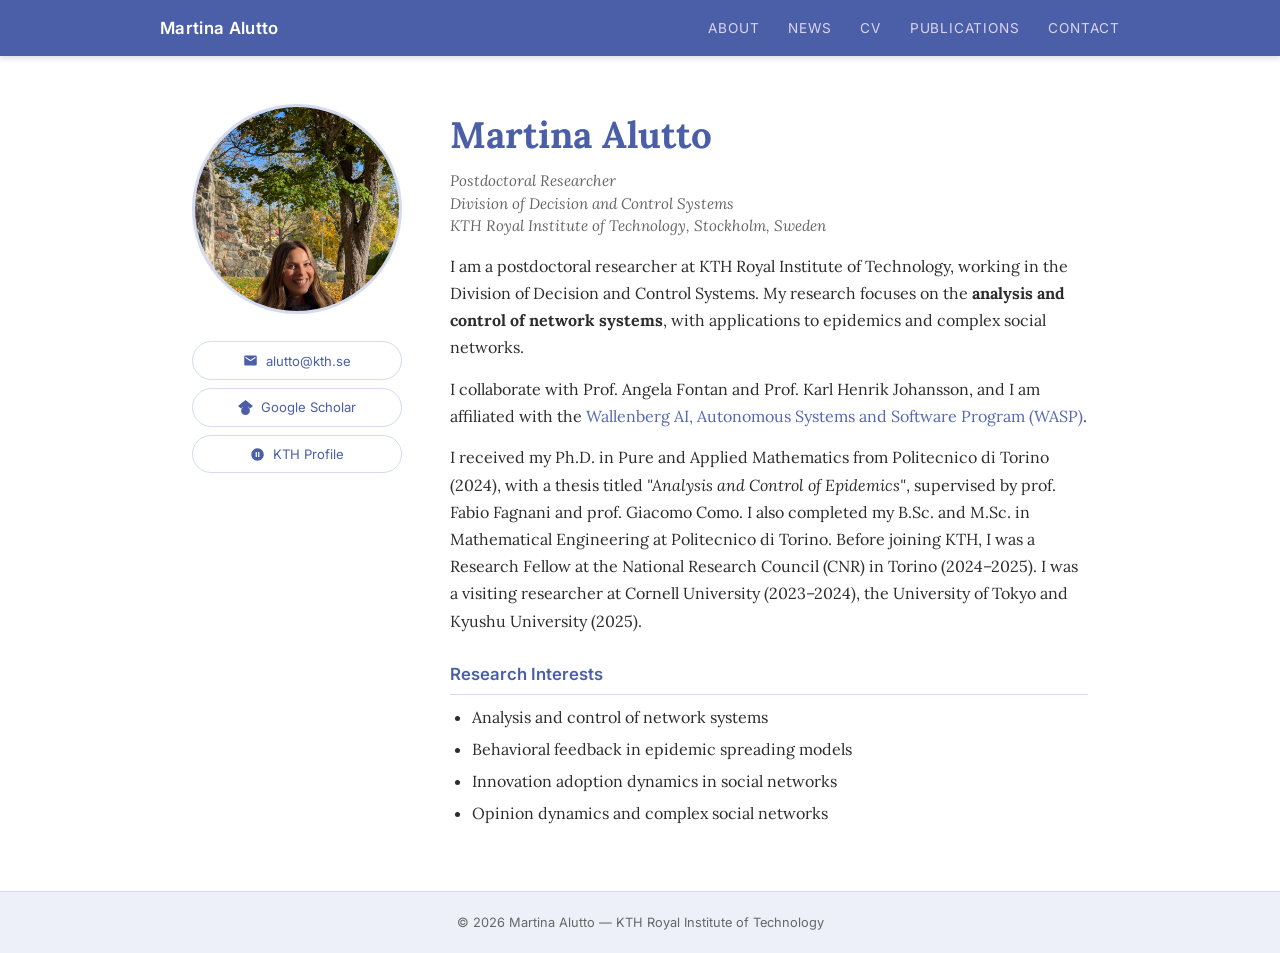
==== index.html @ 85a5a776 "New photo, softer color, larger name, thesis at bottom, news emojis" ====
<!DOCTYPE html>
<html lang="en">
<head>
  <meta charset="UTF-8" />
  <meta name="viewport" content="width=device-width, initial-scale=1.0" />
  <title>Martina Alutto</title>
  <link rel="stylesheet" href="style.css" />
</head>
<body>

  <header>
    <nav>
      <span class="nav-name">Martina Alutto</span>
      <ul>
        <li><a href="index.html">About</a></li>
        <li><a href="news.html">News</a></li>
        <li><a href="cv.html">CV</a></li>
        <li><a href="publications.html">Publications</a></li>
        <li><a href="contact.html">Contact</a></li>
      </ul>
    </nav>
  </header>

  <main class="about-layout">
    <div class="about-photo">
      <!-- Replace photo.jpg with your actual photo filename -->
      <img src="PXL_20251019_112454148_Original.jpg" alt="Martina Alutto" />
      <div class="about-links">
        <a href="mailto:alutto@kth.se">
          <svg viewBox="0 0 24 24" xmlns="http://www.w3.org/2000/svg"><path d="M20 4H4c-1.1 0-2 .9-2 2v12c0 1.1.9 2 2 2h16c1.1 0 2-.9 2-2V6c0-1.1-.9-2-2-2zm0 4-8 5-8-5V6l8 5 8-5v2z"/></svg>
          alutto@kth.se
        </a>
        <a href="https://scholar.google.com/citations?user=cr7ZGRMAAAAJ" target="_blank">
          <svg viewBox="0 0 24 24" xmlns="http://www.w3.org/2000/svg"><path d="M12 24a7 7 0 1 1 0-14 7 7 0 0 1 0 14zm0-24L0 9.5l4.838 3.94A8 8 0 0 1 12 10a8 8 0 0 1 7.162 3.44L24 9.5z"/></svg>
          Google Scholar
        </a>
        <a href="https://www.kth.se/profile/alutto" target="_blank">
          <svg viewBox="0 0 24 24" xmlns="http://www.w3.org/2000/svg"><path d="M12 2C6.48 2 2 6.48 2 12s4.48 10 10 10 10-4.48 10-10S17.52 2 12 2zm-1 14H9V8h2v8zm4 0h-2V8h2v8z"/></svg>
          KTH Profile
        </a>
      </div>
    </div>

    <div class="about-text">
      <h1>Martina Alutto</h1>
      <p class="about-position">Postdoctoral Researcher<br>
        Division of Decision and Control Systems<br>
        KTH Royal Institute of Technology, Stockholm, Sweden
      </p>

      <p>
        I am a postdoctoral researcher at KTH Royal Institute of Technology, working in the
        Division of Decision and Control Systems. My research focuses on the
        <strong>analysis and control of network systems</strong>, with applications to
        epidemics and complex social networks.
      </p>
      <p>
        I collaborate with Prof. Angela Fontan and Prof. Karl Henrik Johansson, and I am
        affiliated with the <a href="https://wasp-sweden.org" target="_blank">Wallenberg AI,
        Autonomous Systems and Software Program (WASP)</a>.
      </p>
      <p>
        I received my Ph.D. in Pure and Applied Mathematics from Politecnico di Torino (2024),
        with a thesis titled <em>"Analysis and Control of Epidemics"</em>, supervised by
        prof. Fabio Fagnani and prof. Giacomo Como.
        I also completed my B.Sc. and M.Sc. in Mathematical Engineering at Politecnico di Torino.
        Before joining KTH, I was a Research Fellow at the National Research Council (CNR) in Torino (2024–2025).
        I was a visiting researcher at Cornell University (2023–2024), the University of Tokyo and
        Kyushu University (2025).
      </p>

      <h2>Research Interests</h2>
      <ul>
        <li>Analysis and control of network systems</li>
        <li>Behavioral feedback in epidemic spreading models</li>
        <li>Innovation adoption dynamics in social networks</li>
        <li>Opinion dynamics and complex social networks</li>
      </ul>
    </div>
  </main>

  <footer>
    <p>&copy; 2026 Martina Alutto &mdash; KTH Royal Institute of Technology</p>
  </footer>

</body>
</html>
---- style.css ----
/* ── Google Fonts ── */
@import url('https://fonts.googleapis.com/css2?family=Inter:wght@400;500;600&family=Lora:ital,wght@0,400;0,600;1,400&display=swap');

/* ── Reset & base ── */
*, *::before, *::after { box-sizing: border-box; margin: 0; padding: 0; }

:root {
  --purple:       #6e7fc4;
  --purple-dark:  #4a5fa8;
  --purple-light: #edf0f9;
  --purple-mid:   #5568b0;
  --text:         #2c2c2c;
  --muted:        #666;
  --border:       #d4daf0;
  --bg:           #ffffff;
}

body {
  font-family: 'Lora', Georgia, serif;
  color: var(--text);
  background: var(--bg);
  line-height: 1.7;
  min-height: 100vh;
  display: flex;
  flex-direction: column;
}

a { color: var(--purple-mid); text-decoration: none; }
a:hover { text-decoration: underline; }

/* ── Nav ── */
header {
  background: var(--purple-dark);
  padding: 0 2rem;
  position: sticky;
  top: 0;
  z-index: 100;
  box-shadow: 0 2px 6px rgba(0,0,0,0.15);
}

nav {
  max-width: 960px;
  margin: 0 auto;
  display: flex;
  align-items: center;
  justify-content: space-between;
  height: 56px;
}

.nav-name {
  color: #fff;
  font-size: 1.05rem;
  font-weight: 600;
  font-family: 'Inter', sans-serif;
  letter-spacing: 0.02em;
}

nav ul {
  list-style: none;
  display: flex;
  gap: 1.8rem;
}

nav ul a {
  color: #ddd5ef;
  font-family: 'Inter', sans-serif;
  font-size: 0.85rem;
  letter-spacing: 0.06em;
  text-transform: uppercase;
  transition: color 0.2s;
}

nav ul a:hover { color: #fff; text-decoration: none; }

/* ── Main wrapper ── */
main {
  flex: 1;
  max-width: 960px;
  margin: 0 auto;
  padding: 3rem 2rem;
  width: 100%;
}

/* ── About layout ── */
.about-layout {
  display: flex;
  gap: 3rem;
  align-items: flex-start;
}

.about-photo {
  flex: 0 0 200px;
  text-align: center;
}

.about-photo img {
  width: 210px;
  height: 210px;
  object-fit: cover;
  object-position: center top;
  border-radius: 50%;
  border: 3px solid var(--border);
  background: var(--purple-light);
}

/* ── Round icon links ── */
.about-links {
  margin-top: 1.2rem;
  display: flex;
  flex-direction: column;
  gap: 0.5rem;
  align-items: center;
}

.about-links a {
  font-family: 'Inter', sans-serif;
  font-size: 0.82rem;
  color: var(--purple-dark);
  padding: 0.45rem 1rem;
  border: 1.5px solid var(--border);
  border-radius: 999px;
  display: flex;
  align-items: center;
  gap: 0.45rem;
  width: 100%;
  justify-content: center;
  transition: background 0.2s, border-color 0.2s;
}

.about-links a:hover {
  background: var(--purple-light);
  border-color: var(--purple-mid);
  text-decoration: none;
}

.about-links a svg {
  width: 15px;
  height: 15px;
  flex-shrink: 0;
  fill: var(--purple-dark);
}

.about-text h1 {
  font-family: 'Lora', serif;
  font-size: 2.3rem;
  color: var(--purple-dark);
  margin-bottom: 0.2rem;
}

.about-position {
  color: var(--muted);
  font-style: italic;
  font-size: 0.95rem;
  margin-bottom: 1.4rem;
  line-height: 1.5;
}

.about-text h2 {
  font-family: 'Inter', sans-serif;
  font-size: 1.05rem;
  font-weight: 600;
  color: var(--purple-dark);
  margin: 1.6rem 0 0.6rem;
  border-bottom: 1px solid var(--border);
  padding-bottom: 0.3rem;
}

.about-text p { margin-bottom: 0.9rem; }

.about-text ul {
  padding-left: 1.4rem;
  margin-bottom: 1rem;
}

.about-text ul li { margin-bottom: 0.3rem; }

/* ── Generic page ── */
.page-content h1 {
  font-family: 'Lora', serif;
  font-size: 1.8rem;
  color: var(--purple-dark);
  margin-bottom: 1.5rem;
  border-bottom: 2px solid var(--border);
  padding-bottom: 0.5rem;
}

.page-content h2 {
  font-family: 'Inter', sans-serif;
  font-size: 1.05rem;
  font-weight: 600;
  color: var(--purple-dark);
  margin: 2rem 0 0.6rem;
}

.page-content p { margin-bottom: 0.9rem; }

/* ── News ── */
.news-list { list-style: none; }

.news-list li {
  display: flex;
  gap: 1.5rem;
  padding: 1rem 0;
  border-bottom: 1px solid var(--border);
  align-items: flex-start;
}

.news-date {
  flex: 0 0 110px;
  font-family: 'Inter', sans-serif;
  font-size: 0.8rem;
  color: var(--muted);
  padding-top: 0.2rem;
}

.news-body { flex: 1; }

/* ── Publications ── */
.pub-list { list-style: none; }

.pub-list li {
  padding: 1rem 0;
  border-bottom: 1px solid var(--border);
}

.pub-title { font-weight: 600; color: var(--text); }

.pub-authors {
  font-size: 0.9rem;
  color: var(--muted);
  margin: 0.2rem 0;
}

.pub-venue {
  font-size: 0.88rem;
  font-style: italic;
  color: var(--purple-mid);
}

.pub-links { margin-top: 0.4rem; }

.pub-links a {
  font-family: 'Inter', sans-serif;
  font-size: 0.8rem;
  background: var(--purple-light);
  border: 1px solid var(--border);
  border-radius: 999px;
  padding: 0.15rem 0.7rem;
  margin-right: 0.4rem;
  color: var(--purple-dark);
}

.pub-links a:hover { background: var(--border); text-decoration: none; }

/* ── CV ── */
.cv-section { margin-bottom: 2rem; }

.cv-section h2 {
  font-family: 'Inter', sans-serif;
  font-size: 0.9rem;
  font-weight: 600;
  text-transform: uppercase;
  letter-spacing: 0.08em;
  color: var(--purple-dark);
  border-bottom: 1px solid var(--border);
  padding-bottom: 0.3rem;
  margin-bottom: 0.8rem;
}

.cv-row {
  display: flex;
  gap: 1.5rem;
  margin-bottom: 0.9rem;
}

.cv-year {
  flex: 0 0 90px;
  font-family: 'Inter', sans-serif;
  font-size: 0.82rem;
  color: var(--muted);
  padding-top: 0.1rem;
}

.cv-detail strong { display: block; }

.cv-detail span {
  display: block;
  font-size: 0.9rem;
  color: var(--muted);
}

/* ── Contact ── */
.contact-grid {
  display: grid;
  grid-template-columns: 1fr 1fr;
  gap: 2rem;
  margin-top: 1rem;
}

.contact-block h2 {
  font-family: 'Inter', sans-serif;
  font-size: 0.85rem;
  font-weight: 600;
  color: var(--purple-dark);
  margin-bottom: 0.5rem;
  text-transform: uppercase;
  letter-spacing: 0.06em;
}

.contact-block p {
  font-size: 0.95rem;
  margin-bottom: 0.3rem;
}

/* ── Footer ── */
footer {
  text-align: center;
  padding: 1.2rem;
  font-family: 'Inter', sans-serif;
  font-size: 0.8rem;
  color: var(--muted);
  border-top: 1px solid var(--border);
  background: var(--purple-light);
}

/* ── Responsive ── */
@media (max-width: 680px) {
  .about-layout { flex-direction: column; align-items: center; }
  .about-text { text-align: left; }
  .contact-grid { grid-template-columns: 1fr; }
  nav ul { gap: 1rem; }
  .nav-name { display: none; }
}
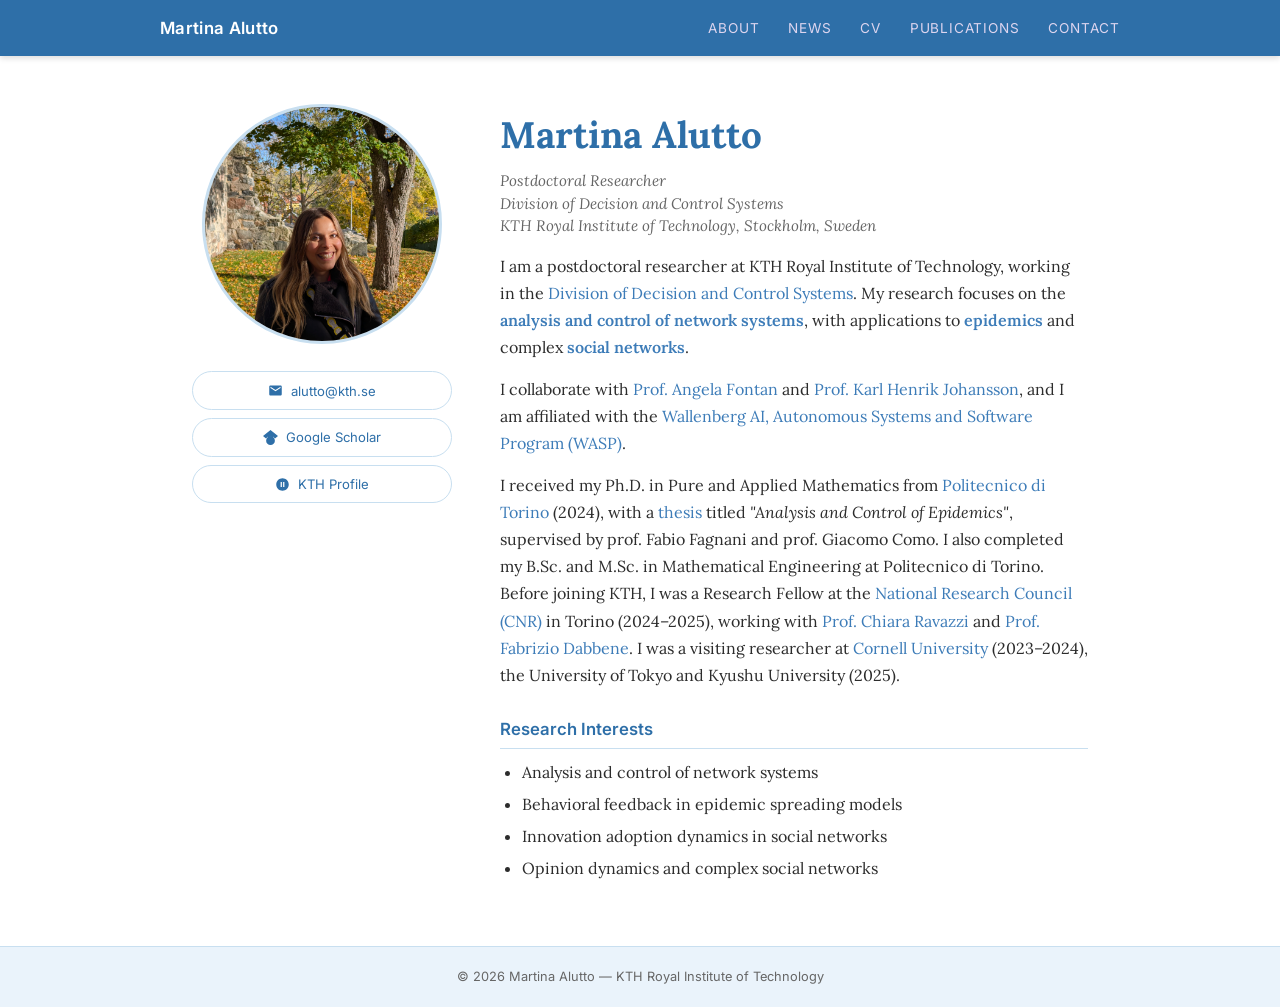
==== commit ac42dcb6: "Add all links: professors, institutions, arXiv, conference links in bio and news" ====
--- a/index.html
+++ b/index.html
@@ -50,23 +50,29 @@
 
       <p>
         I am a postdoctoral researcher at KTH Royal Institute of Technology, working in the
-        Division of Decision and Control Systems. My research focuses on the
-        <strong>analysis and control of network systems</strong>, with applications to
-        epidemics and complex social networks.
+        <a href="https://www.kth.se/is/dcs/division-of-decision-and-control-systems-1.788078" target="_blank">Division of Decision and Control Systems</a>.
+        My research focuses on the
+        <span class="accent">analysis and control of network systems</span>, with applications to
+        <span class="accent">epidemics</span> and complex <span class="accent">social networks</span>.
       </p>
       <p>
-        I collaborate with Prof. Angela Fontan and Prof. Karl Henrik Johansson, and I am
+        I collaborate with <a href="https://www.kth.se/profile/angfon" target="_blank">Prof. Angela Fontan</a>
+        and <a href="https://www.kth.se/profile/kallej" target="_blank">Prof. Karl Henrik Johansson</a>, and I am
         affiliated with the <a href="https://wasp-sweden.org" target="_blank">Wallenberg AI,
         Autonomous Systems and Software Program (WASP)</a>.
       </p>
       <p>
-        I received my Ph.D. in Pure and Applied Mathematics from Politecnico di Torino (2024),
-        with a thesis titled <em>"Analysis and Control of Epidemics"</em>, supervised by
-        prof. Fabio Fagnani and prof. Giacomo Como.
+        I received my Ph.D. in Pure and Applied Mathematics from
+        <a href="https://www.disma.polito.it/" target="_blank">Politecnico di Torino</a> (2024),
+        with a <a href="https://iris.polito.it/handle/11583/3002973" target="_blank">thesis</a> titled
+        <em>"Analysis and Control of Epidemics"</em>, supervised by prof. Fabio Fagnani and prof. Giacomo Como.
         I also completed my B.Sc. and M.Sc. in Mathematical Engineering at Politecnico di Torino.
-        Before joining KTH, I was a Research Fellow at the National Research Council (CNR) in Torino (2024–2025).
-        I was a visiting researcher at Cornell University (2023–2024), the University of Tokyo and
-        Kyushu University (2025).
+        Before joining KTH, I was a Research Fellow at the
+        <a href="https://www.ieiit.cnr.it/" target="_blank">National Research Council (CNR)</a> in Torino (2024–2025),
+        working with <a href="https://www.ieiit.cnr.it/people?tx_ieiitpeople_peopleplugin%5Baction%5D=show&tx_ieiitpeople_peopleplugin%5Bcontroller%5D=People&tx_ieiitpeople_peopleplugin%5BuserUid%5D=60&cHash=aec38b8d772e7662cc4bdc7a47d6736c" target="_blank">Prof. Chiara Ravazzi</a>
+        and <a href="https://www.ieiit.cnr.it/people?tx_ieiitpeople_peopleplugin%5Baction%5D=show&tx_ieiitpeople_peopleplugin%5Bcontroller%5D=People&tx_ieiitpeople_peopleplugin%5BuserUid%5D=16&cHash=571129f29b3a8175b58449b9b26a691c" target="_blank">Prof. Fabrizio Dabbene</a>.
+        I was a visiting researcher at <a href="https://sites.coecis.cornell.edu/parise/" target="_blank">Cornell University</a> (2023–2024),
+        the University of Tokyo and Kyushu University (2025).
       </p>
 
       <h2>Research Interests</h2>
--- a/style.css
+++ b/style.css
@@ -5,13 +5,13 @@
 *, *::before, *::after { box-sizing: border-box; margin: 0; padding: 0; }
 
 :root {
-  --purple:       #6e7fc4;
-  --purple-dark:  #4a5fa8;
-  --purple-light: #edf0f9;
-  --purple-mid:   #5568b0;
+  --purple:       #5b8fc9;
+  --purple-dark:  #2e6fa8;
+  --purple-light: #eaf3fb;
+  --purple-mid:   #3d7cb8;
   --text:         #2c2c2c;
   --muted:        #666;
-  --border:       #d4daf0;
+  --border:       #c8dff0;
   --bg:           #ffffff;
 }
 
@@ -27,6 +27,8 @@
 
 a { color: var(--purple-mid); text-decoration: none; }
 a:hover { text-decoration: underline; }
+
+.accent { color: var(--purple-mid); font-weight: 600; }
 
 /* ── Nav ── */
 header {
@@ -89,15 +91,15 @@
 }
 
 .about-photo {
-  flex: 0 0 200px;
+  flex: 0 0 260px;
   text-align: center;
 }
 
 .about-photo img {
-  width: 210px;
-  height: 210px;
+  width: 240px;
+  height: 240px;
   object-fit: cover;
-  object-position: center top;
+  object-position: center 68%;
   border-radius: 50%;
   border: 3px solid var(--border);
   background: var(--purple-light);
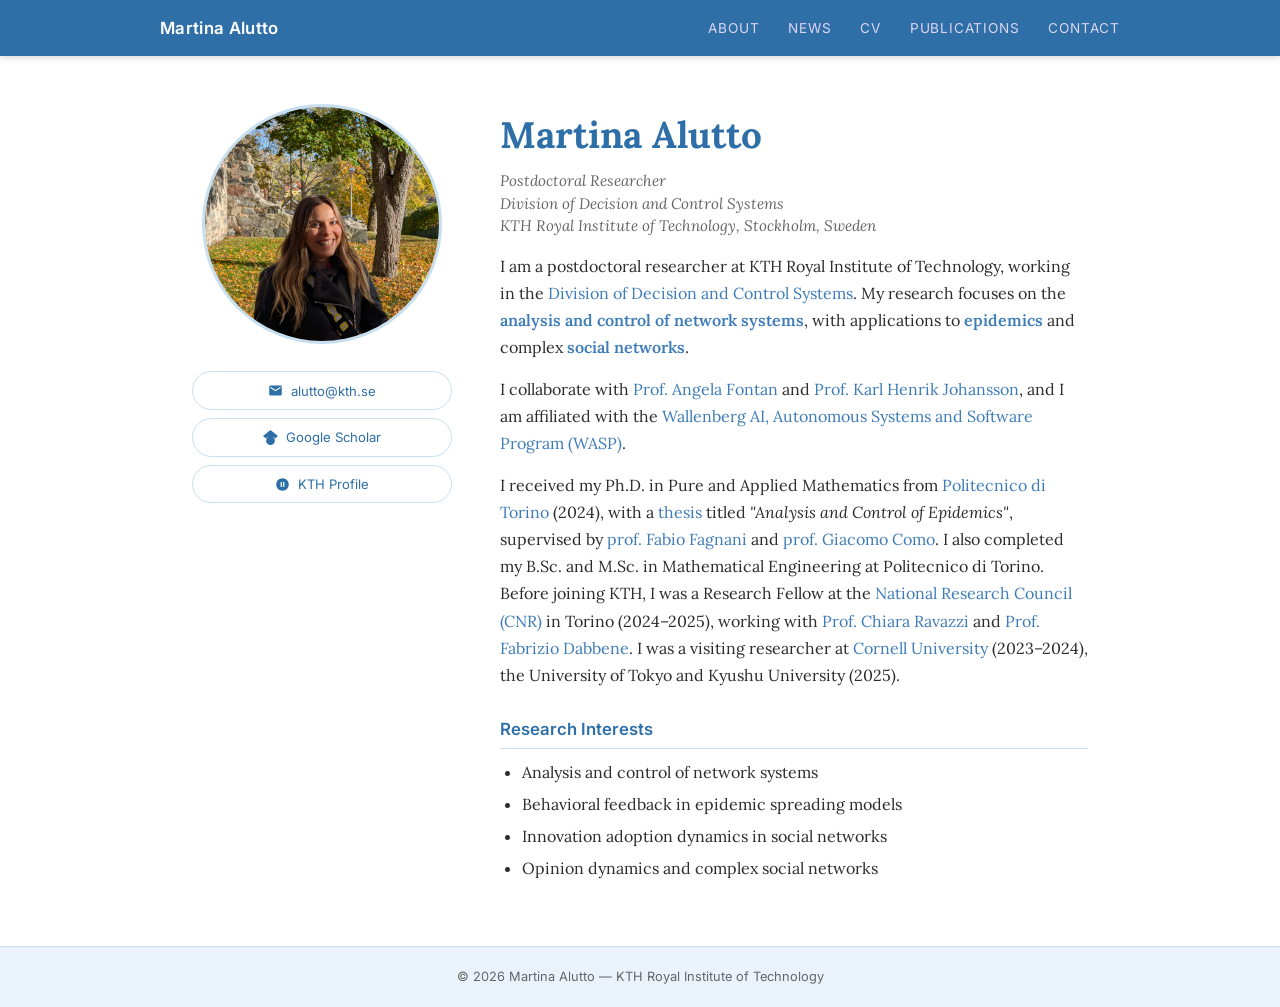
==== commit 89f5fbee: "Fix photo centering, add Fagnani/Como links, improve news emojis" ====
--- a/index.html
+++ b/index.html
@@ -65,7 +65,9 @@
         I received my Ph.D. in Pure and Applied Mathematics from
         <a href="https://www.disma.polito.it/" target="_blank">Politecnico di Torino</a> (2024),
         with a <a href="https://iris.polito.it/handle/11583/3002973" target="_blank">thesis</a> titled
-        <em>"Analysis and Control of Epidemics"</em>, supervised by prof. Fabio Fagnani and prof. Giacomo Como.
+        <em>"Analysis and Control of Epidemics"</em>, supervised by
+        <a href="https://www.polito.it/en/staff?p=fabio.fagnani" target="_blank">prof. Fabio Fagnani</a>
+        and <a href="https://portal.research.lu.se/en/persons/giacomo-como/" target="_blank">prof. Giacomo Como</a>.
         I also completed my B.Sc. and M.Sc. in Mathematical Engineering at Politecnico di Torino.
         Before joining KTH, I was a Research Fellow at the
         <a href="https://www.ieiit.cnr.it/" target="_blank">National Research Council (CNR)</a> in Torino (2024–2025),
--- a/style.css
+++ b/style.css
@@ -99,7 +99,7 @@
   width: 240px;
   height: 240px;
   object-fit: cover;
-  object-position: center 68%;
+  object-position: center 85%;
   border-radius: 50%;
   border: 3px solid var(--border);
   background: var(--purple-light);
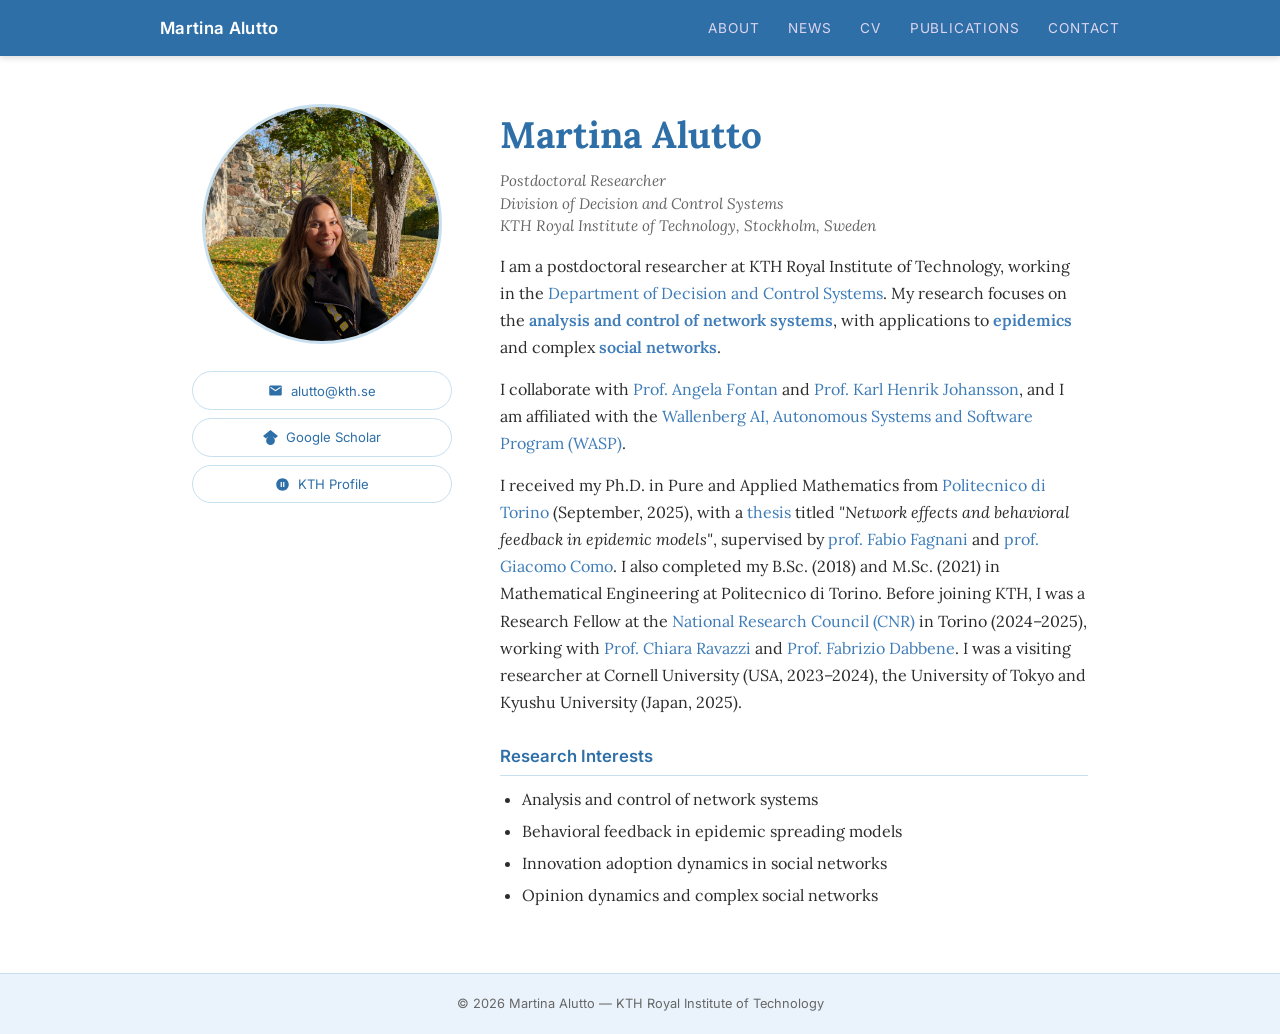
==== commit 9a09b5f4: "Manual edits: updated bio text and news" ====
--- a/index.html
+++ b/index.html
@@ -50,7 +50,7 @@
 
       <p>
         I am a postdoctoral researcher at KTH Royal Institute of Technology, working in the
-        <a href="https://www.kth.se/is/dcs/division-of-decision-and-control-systems-1.788078" target="_blank">Division of Decision and Control Systems</a>.
+        <a href="https://www.kth.se/is/dcs/division-of-decision-and-control-systems-1.788078" target="_blank">Department of Decision and Control Systems</a>.
         My research focuses on the
         <span class="accent">analysis and control of network systems</span>, with applications to
         <span class="accent">epidemics</span> and complex <span class="accent">social networks</span>.
@@ -63,18 +63,17 @@
       </p>
       <p>
         I received my Ph.D. in Pure and Applied Mathematics from
-        <a href="https://www.disma.polito.it/" target="_blank">Politecnico di Torino</a> (2024),
+        <a href="https://www.disma.polito.it/" target="_blank">Politecnico di Torino</a> (September, 2025),
         with a <a href="https://iris.polito.it/handle/11583/3002973" target="_blank">thesis</a> titled
-        <em>"Analysis and Control of Epidemics"</em>, supervised by
+        <em>"Network effects and behavioral feedback in epidemic models"</em>, supervised by
         <a href="https://www.polito.it/en/staff?p=fabio.fagnani" target="_blank">prof. Fabio Fagnani</a>
         and <a href="https://portal.research.lu.se/en/persons/giacomo-como/" target="_blank">prof. Giacomo Como</a>.
-        I also completed my B.Sc. and M.Sc. in Mathematical Engineering at Politecnico di Torino.
+        I also completed my B.Sc. (2018) and M.Sc. (2021) in Mathematical Engineering at Politecnico di Torino.
         Before joining KTH, I was a Research Fellow at the
         <a href="https://www.ieiit.cnr.it/" target="_blank">National Research Council (CNR)</a> in Torino (2024–2025),
-        working with <a href="https://www.ieiit.cnr.it/people?tx_ieiitpeople_peopleplugin%5Baction%5D=show&tx_ieiitpeople_peopleplugin%5Bcontroller%5D=People&tx_ieiitpeople_peopleplugin%5BuserUid%5D=60&cHash=aec38b8d772e7662cc4bdc7a47d6736c" target="_blank">Prof. Chiara Ravazzi</a>
-        and <a href="https://www.ieiit.cnr.it/people?tx_ieiitpeople_peopleplugin%5Baction%5D=show&tx_ieiitpeople_peopleplugin%5Bcontroller%5D=People&tx_ieiitpeople_peopleplugin%5BuserUid%5D=16&cHash=571129f29b3a8175b58449b9b26a691c" target="_blank">Prof. Fabrizio Dabbene</a>.
-        I was a visiting researcher at <a href="https://sites.coecis.cornell.edu/parise/" target="_blank">Cornell University</a> (2023–2024),
-        the University of Tokyo and Kyushu University (2025).
+        working with <a href="https://scholar.google.com/citations?user=9scq8E8AAAAJ&hl=en" target="_blank">Prof. Chiara Ravazzi</a>
+        and <a href="https://scholar.google.com/citations?user=8ALci84AAAAJ&hl=en" target="_blank">Prof. Fabrizio Dabbene</a>.
+        I was a visiting researcher at Cornell University (USA, 2023–2024), the University of Tokyo and Kyushu University (Japan, 2025).
       </p>
 
       <h2>Research Interests</h2>
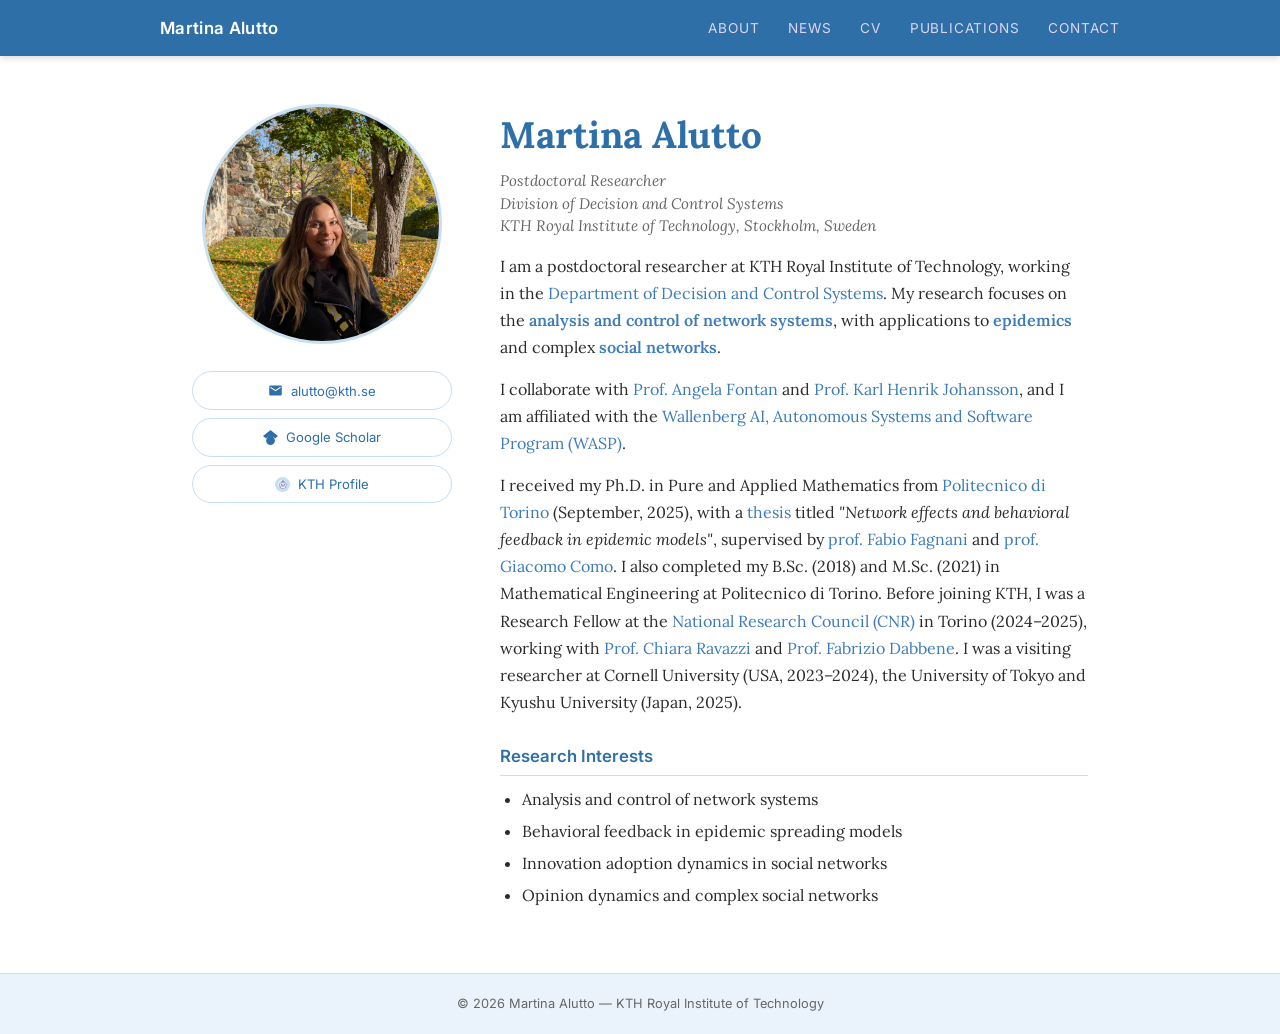
==== commit 8908a190: "Restructure publications: Wix format with labels [P6][J1][C4], add KTH logo" ====
--- a/index.html
+++ b/index.html
@@ -35,7 +35,7 @@
           Google Scholar
         </a>
         <a href="https://www.kth.se/profile/alutto" target="_blank">
-          <svg viewBox="0 0 24 24" xmlns="http://www.w3.org/2000/svg"><path d="M12 2C6.48 2 2 6.48 2 12s4.48 10 10 10 10-4.48 10-10S17.52 2 12 2zm-1 14H9V8h2v8zm4 0h-2V8h2v8z"/></svg>
+          <img src="kth-logo.svg" alt="KTH" style="width:15px;height:15px;object-fit:contain;" />
           KTH Profile
         </a>
       </div>
--- a/style.css
+++ b/style.css
@@ -225,7 +225,22 @@
   border-bottom: 1px solid var(--border);
 }
 
-.pub-title { font-weight: 600; color: var(--text); }
+.pub-row {
+  display: flex;
+  gap: 1.2rem;
+  align-items: flex-start;
+}
+
+.pub-label {
+  flex: 0 0 38px;
+  font-family: 'Inter', sans-serif;
+  font-size: 0.85rem;
+  font-weight: 600;
+  color: var(--purple-dark);
+  padding-top: 0.1rem;
+}
+
+.pub-title { font-style: italic; color: var(--text); }
 
 .pub-authors {
   font-size: 0.9rem;
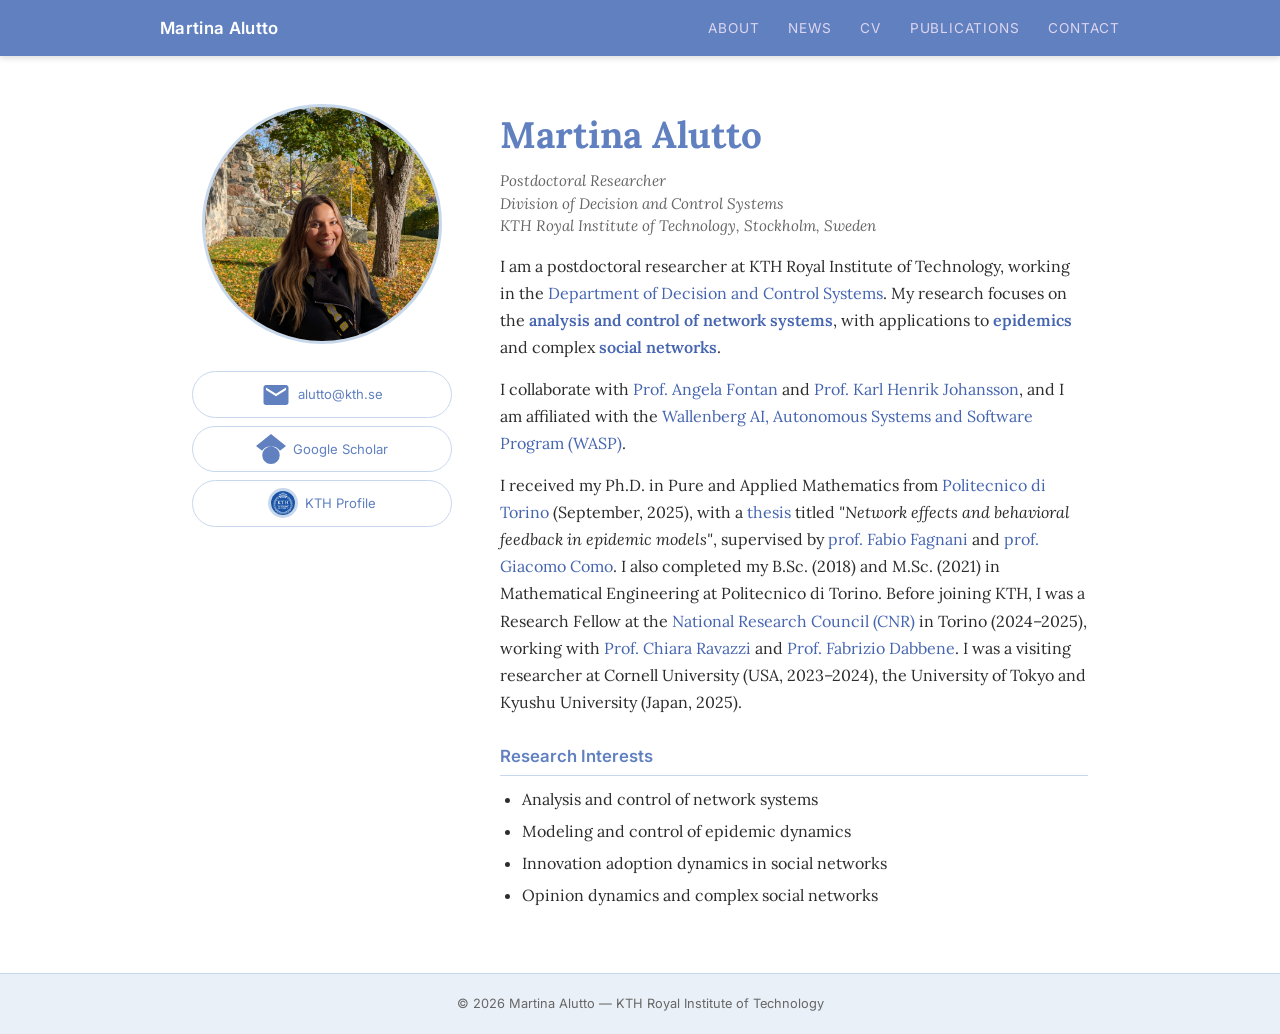
==== commit 8eed36ff: "Publications inline links, larger subtitles, fix C1/C2 links, update research interests" ====
--- a/index.html
+++ b/index.html
@@ -35,7 +35,7 @@
           Google Scholar
         </a>
         <a href="https://www.kth.se/profile/alutto" target="_blank">
-          <img src="kth-logo.svg" alt="KTH" style="width:15px;height:15px;object-fit:contain;" />
+          <img src="KTH_Logotyp_RGB_2013.png" alt="KTH" style="width:30px;height:30px;object-fit:contain;" />
           KTH Profile
         </a>
       </div>
@@ -79,7 +79,7 @@
       <h2>Research Interests</h2>
       <ul>
         <li>Analysis and control of network systems</li>
-        <li>Behavioral feedback in epidemic spreading models</li>
+        <li>Modeling and control of epidemic dynamics</li>
         <li>Innovation adoption dynamics in social networks</li>
         <li>Opinion dynamics and complex social networks</li>
       </ul>
--- a/style.css
+++ b/style.css
@@ -5,13 +5,13 @@
 *, *::before, *::after { box-sizing: border-box; margin: 0; padding: 0; }
 
 :root {
-  --purple:       #5b8fc9;
-  --purple-dark:  #2e6fa8;
-  --purple-light: #eaf3fb;
-  --purple-mid:   #3d7cb8;
+  --purple:       #6080c0;
+  --purple-dark:  #6080c0;
+  --purple-light: #eaf0f8;
+  --purple-mid:   #4565b0;
   --text:         #2c2c2c;
   --muted:        #666;
-  --border:       #c8dff0;
+  --border:       #c8d8ec;
   --bg:           #ffffff;
 }
 
@@ -136,10 +136,17 @@
 }
 
 .about-links a svg {
-  width: 15px;
-  height: 15px;
+  width: 30px;
+  height: 30px;
   flex-shrink: 0;
   fill: var(--purple-dark);
+}
+
+.about-links a img {
+  width: 30px;
+  height: 30px;
+  object-fit: contain;
+  flex-shrink: 0;
 }
 
 .about-text h1 {
@@ -188,7 +195,7 @@
 
 .page-content h2 {
   font-family: 'Inter', sans-serif;
-  font-size: 1.05rem;
+  font-size: 1.35rem;
   font-weight: 600;
   color: var(--purple-dark);
   margin: 2rem 0 0.6rem;
@@ -221,7 +228,7 @@
 .pub-list { list-style: none; }
 
 .pub-list li {
-  padding: 1rem 0;
+  padding: 0.55rem 0;
   border-bottom: 1px solid var(--border);
 }
 
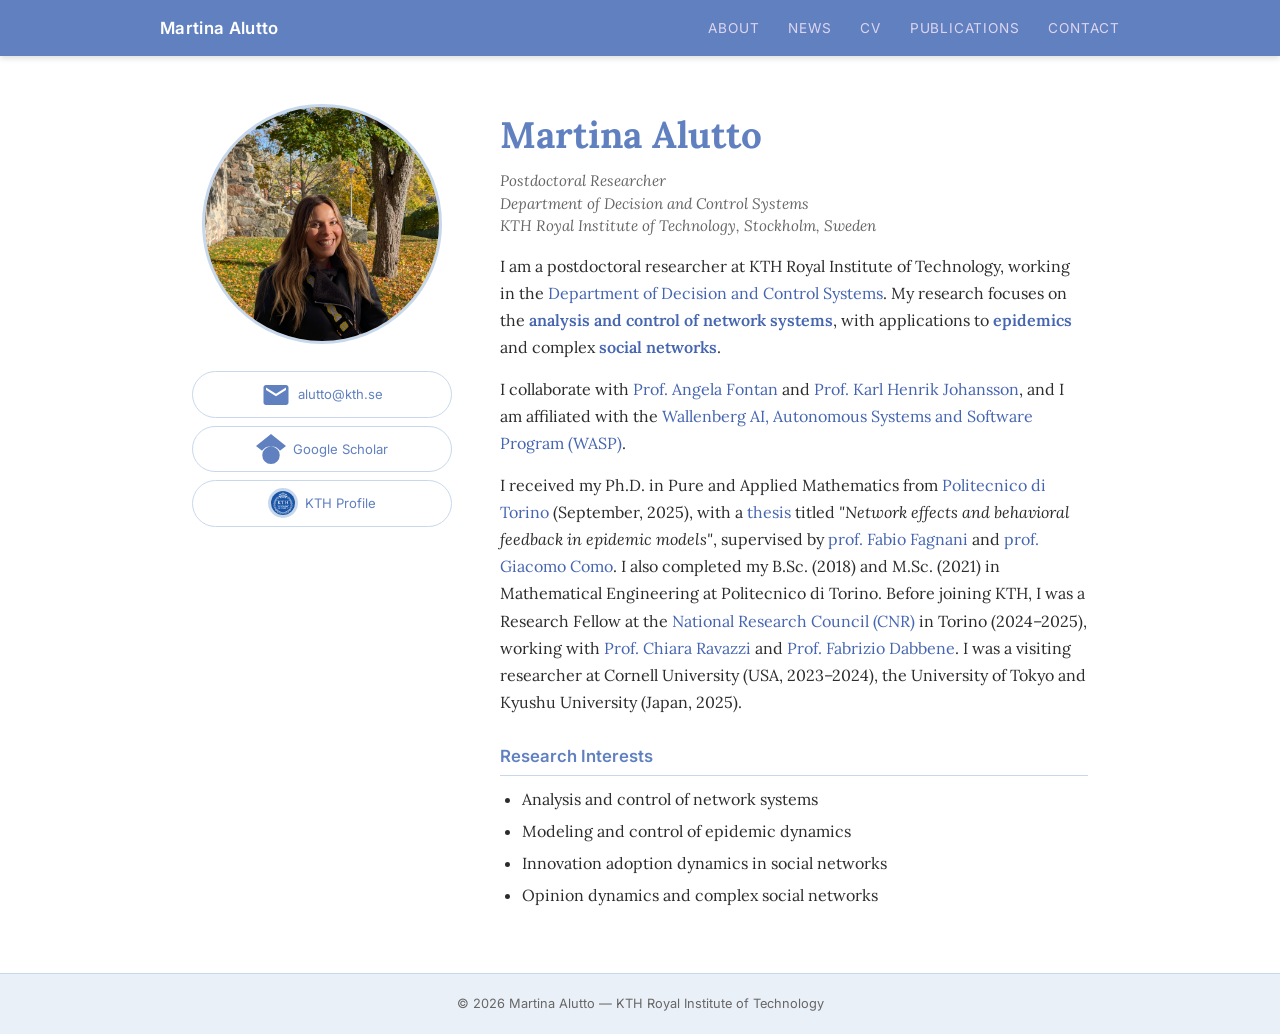
==== commit 00a08e8f: "update" ====
--- a/index.html
+++ b/index.html
@@ -4,6 +4,7 @@
   <meta charset="UTF-8" />
   <meta name="viewport" content="width=device-width, initial-scale=1.0" />
   <title>Martina Alutto</title>
+  <meta name="google-site-verification" content="TghGacbu45_5nO3_9tBWixuU3cYnMqsO9ooEcWl99pA" />
   <link rel="stylesheet" href="style.css" />
 </head>
 <body>
@@ -44,7 +45,7 @@
     <div class="about-text">
       <h1>Martina Alutto</h1>
       <p class="about-position">Postdoctoral Researcher<br>
-        Division of Decision and Control Systems<br>
+        Department of Decision and Control Systems<br>
         KTH Royal Institute of Technology, Stockholm, Sweden
       </p>
 
--- a/style.css
+++ b/style.css
@@ -224,6 +224,18 @@
 
 .news-body { flex: 1; }
 
+/* ── News photos ── */
+.news-photo {
+  float: right;
+  width: 150px;
+  height: auto;
+  max-width: 40%;
+  border-radius: 8px;
+  border: 1px solid var(--border);
+  margin: 0.2rem 0 0.5rem 1.2rem;
+  display: block;
+}
+
 /* ── Publications ── */
 .pub-list { list-style: none; }
 
